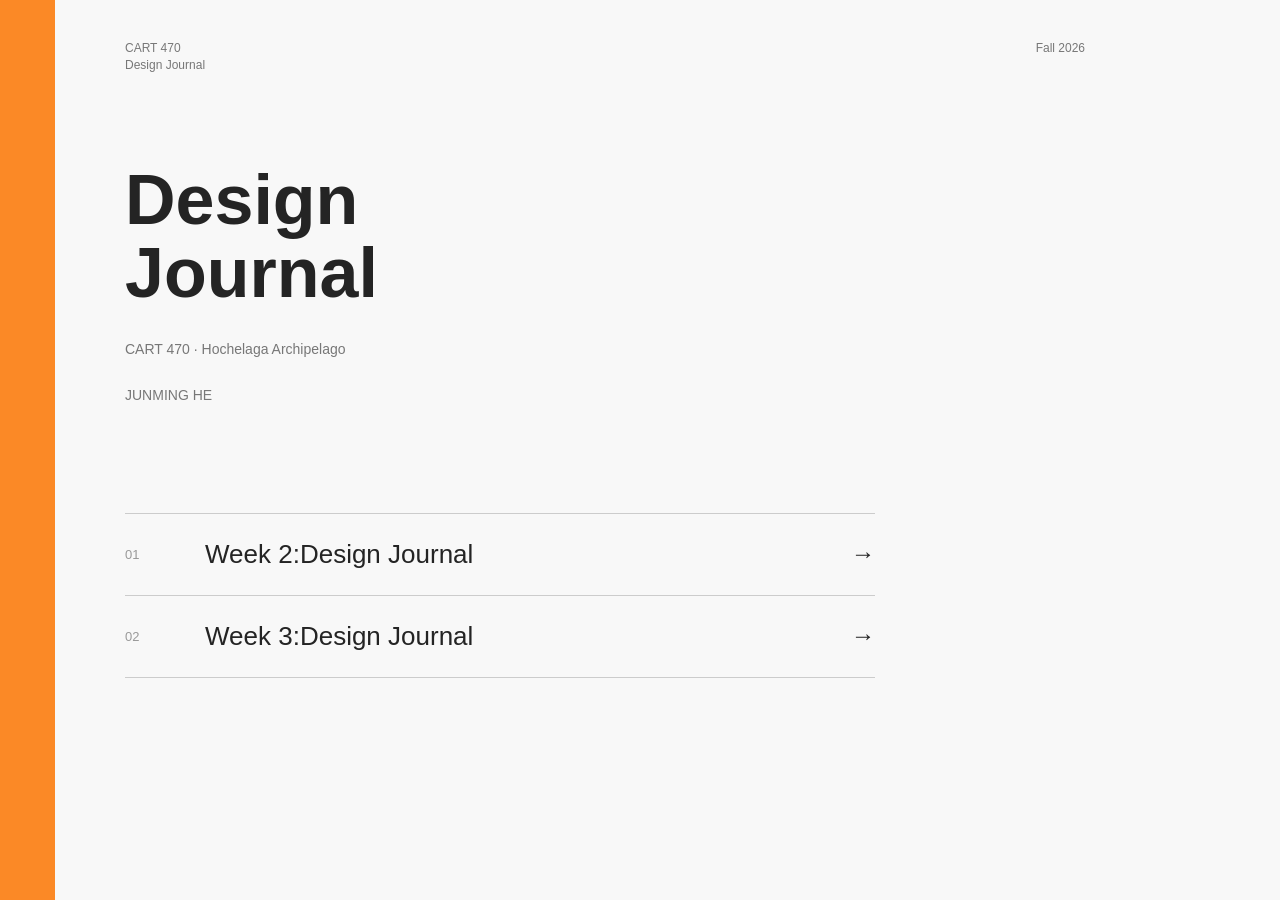
==== index.html @ 98754831 "Weekly update upload week 3 design journal" ====
<!DOCTYPE html>
<html lang="en">

<head>
    <meta charset="UTF-8">
    <meta name="viewport" content="width=device-width, initial-scale=1.0">

    <title>Design Journal</title>

    <link rel="stylesheet" href="css/style.css">
</head>

<body>

    <!-- 左边彩色竖条 -->
    <div class="color-bar"></div>


    <main class="home">

        <!-- 顶部信息 -->
        <header class="top-info">

            <a href="index.html" class="home-link">
                CART 470<br>
                Design Journal
            </a>

            <div>
                Fall 2026
            </div>

        </header>


        <!-- 首页标题 -->
        <section class="home-intro">

            <h1>
                Design<br>
                Journal
            </h1>

            <p>
                CART 470 · Hochelaga Archipelago
            </p>

            <p>
                JUNMING HE
            </p>

        </section>


        <!-- Journal 导航 -->
        <section class="journal-list">

            <a href="DesignJournals/Week2.html" class="journal-link">

                <span class="journal-number">01</span>

                <span class="journal-title">
                    Week 2:Design Journal
                </span>

                <span class="journal-arrow">
                    →
                </span>

            </a>

            <a href="DesignJournals/Week3.html" class="journal-link">

                <span class="journal-number">02</span>

                <span class="journal-title">
                    Week 3:Design Journal
                </span>

                <span class="journal-arrow">
                    →
                </span>

            </a>



        </section>


    </main>

</body>

</html>
---- css/style.css ----
* {
    box-sizing: border-box;
}

body {
    margin: 0;
    font-family: Arial, Helvetica, sans-serif;
    color: #242424;
    background: #f8f8f8;
}


/* 左侧彩色竖条 */

.color-bar {
    position: fixed;
    top: 0;
    left: 0;

    width: 55px;
    height: 100vh;

    background: #fb8926;
}


/* 整个 journal */

.journal {
    max-width: 1100px;

    margin-left: 55px;
    padding: 40px 70px 100px 70px;
}


/* 顶部小信息 */

.top-info {
    display: flex;
    justify-content: space-between;

    font-size: 12px;
    line-height: 1.4;

    color: #777;
}


/* 标题区域 */

.intro {
    margin-top: 70px;
}

.intro h1 {
    margin: 0;

    font-size: 58px;
    line-height: 1.15;

    font-weight: 700;

    max-width: 500px;
}


/* title 下方信息 */

.project-info {
    display: flex;
    gap: 80px;

    margin-top: 50px;
}

.project-info div {
    min-width: 120px;
}

.project-info span {
    font-size: 11px;
    color: #999;
}

.project-info p {
    margin-top: 8px;

    font-size: 14px;
    line-height: 1.4;

    font-weight: 600;
}


/* journal 正文 */

.journal-content {
    max-width: 760px;

    margin-top: 110px;
}

.journal-content h2 {
    margin-top: 45px;
    margin-bottom: 15px;

    font-size: 30px;
    font-weight: 400;
}

.journal-content p {
    font-size: 17px;
    line-height: 1.6;
    margin-top: 0;
    margin-bottom: 22px;
}


/* 图片区域 */

.image-section {
    margin-top: 60px;
}


/* 5张一行 */

.image-gallery {
    display: grid;
    grid-template-columns: repeat(5, 1fr);
    gap: 8px;

    margin-top: 20px;
}


/* 小图片 */

.image-gallery img {
    width: 100%;
    height: 130px;

    object-fit: cover;

    cursor: pointer;

    transition: opacity 0.2s ease;
}


/* 鼠标放上去稍微变暗 */

.image-gallery img:hover {
    opacity: 0.7;
}


/* 大图背景 */

.lightbox {
    display: none;

    position: fixed;
    top: 0;
    left: 0;

    width: 100%;
    height: 100%;

    background: rgba(0, 0, 0, 0.85);

    justify-content: center;
    align-items: center;

    z-index: 1000;
}


/* 大图 */

.lightbox-image {
    max-width: 85%;
    max-height: 85%;

    object-fit: contain;
}


/* 关闭按钮 */

.close {
    position: absolute;

    top: 25px;
    right: 40px;

    color: white;

    font-size: 40px;
    font-weight: 300;

    cursor: pointer;
}


/* =========================
   INDEX PAGE
   ========================= */


.home {
    max-width: 1100px;

    margin-left: 55px;
    padding: 40px 70px 100px 70px;
}


/* 首页大标题区域 */

.home-intro {
    margin-top: 90px;
}


.home-intro h1 {
    margin: 0;

    font-size: 70px;
    line-height: 1.05;

    font-weight: 700;
}


.home-intro p {
    margin-top: 30px;

    font-size: 14px;

    color: #777;
}


/* Journal 列表 */

.journal-list {
    max-width: 750px;

    margin-top: 110px;
}


/* 每一个 journal */

.journal-link {
    display: grid;

    grid-template-columns: 80px 1fr 40px;

    align-items: center;

    padding: 25px 0;

    border-top: 1px solid #cccccc;

    text-decoration: none;

    color: #242424;

    transition: padding 0.2s ease;
}


/* 最后一条下面也加线 */

.journal-link:last-child {
    border-bottom: 1px solid #cccccc;
}


/* journal 数字 */

.journal-number {
    font-size: 13px;

    color: #999;
}


/* journal 标题 */

.journal-title {
    font-size: 26px;
}


/* 右边箭头 */

.journal-arrow {
    font-size: 24px;

    text-align: right;
}


/* hover 效果 */

.journal-link:hover {
    padding-left: 12px;
}


.home-link {
    text-decoration: none;
    color: inherit;

    transition: opacity 0.2s ease;
}

.home-link:hover {
    opacity: 0.5;
}


/* 手机 */

@media (max-width: 700px) {

    .home {
        margin-left: 18px;

        padding: 30px 25px 80px 30px;
    }


    .home-intro {
        margin-top: 70px;
    }


    .home-intro h1 {
        font-size: 48px;
    }


    .journal-list {
        margin-top: 70px;
    }


    .journal-link {
        grid-template-columns: 50px 1fr 30px;

        padding: 20px 0;
    }


    .journal-title {
        font-size: 21px;
    }

}


/* 手机 */

@media (max-width: 700px) {

    .color-bar {
        width: 18px;
    }

    .journal {
        margin-left: 18px;
        padding: 30px 25px 80px 30px;
    }

    .intro {
        margin-top: 60px;
    }

    .intro h1 {
        font-size: 42px;
    }

    .project-info {
        flex-direction: column;
        gap: 20px;
    }

    .journal-content {
        margin-top: 70px;
    }

}
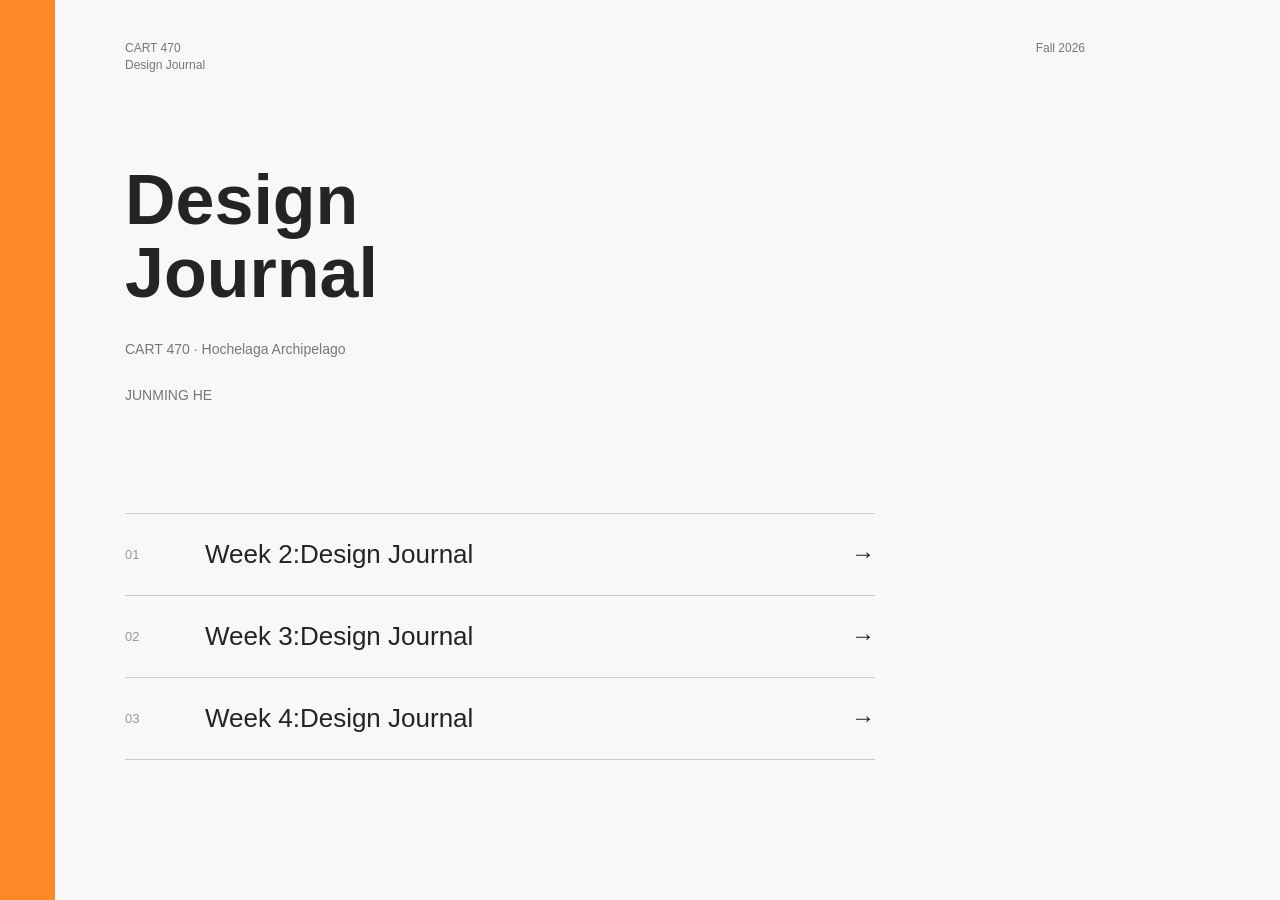
==== commit a12f590a: "update upload week 4 design journal" ====
--- a/index.html
+++ b/index.html
@@ -83,6 +83,20 @@
 
             </a>
 
+            <a href="DesignJournals/Week4.html" class="journal-link">
+
+                <span class="journal-number">03</span>
+
+                <span class="journal-title">
+                    Week 4:Design Journal
+                </span>
+
+                <span class="journal-arrow">
+                    →
+                </span>
+
+            </a>
+
 
 
         </section>
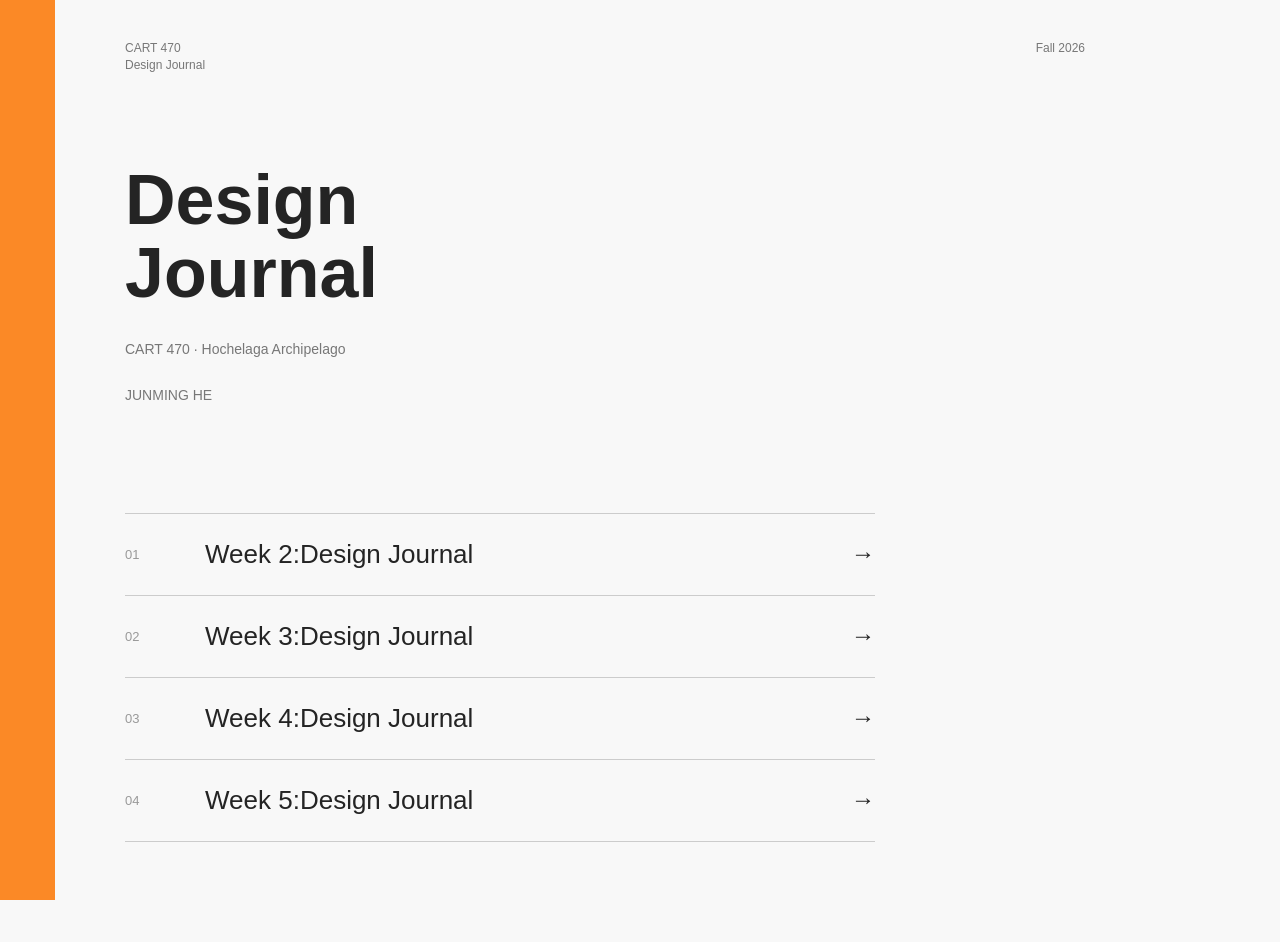
==== commit 61972414: "update upload week 5 design journal" ====
--- a/index.html
+++ b/index.html
@@ -97,6 +97,20 @@
 
             </a>
 
+            <a href="DesignJournals/Week5.html" class="journal-link">
+
+                <span class="journal-number">04</span>
+
+                <span class="journal-title">
+                    Week 5:Design Journal
+                </span>
+
+                <span class="journal-arrow">
+                    →
+                </span>
+
+            </a>
+
 
 
         </section>
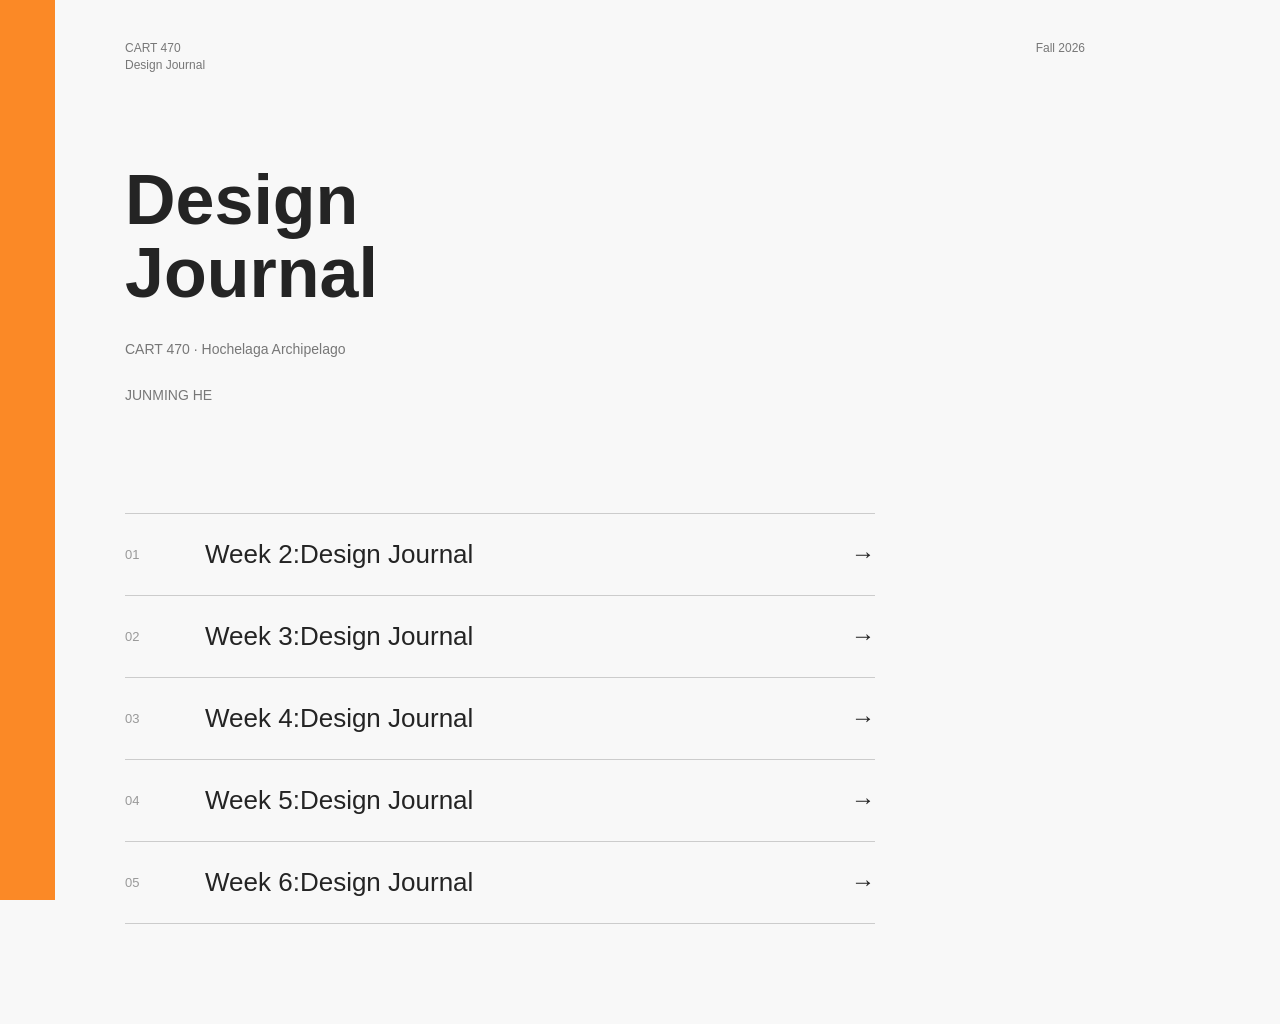
==== commit 100aabb4: "update upload week6 design journal" ====
--- a/index.html
+++ b/index.html
@@ -111,6 +111,20 @@
 
             </a>
 
+            <a href="DesignJournals/Week6.html" class="journal-link">
+
+                <span class="journal-number">05</span>
+
+                <span class="journal-title">
+                    Week 6:Design Journal
+                </span>
+
+                <span class="journal-arrow">
+                    →
+                </span>
+
+            </a>
+
 
 
         </section>
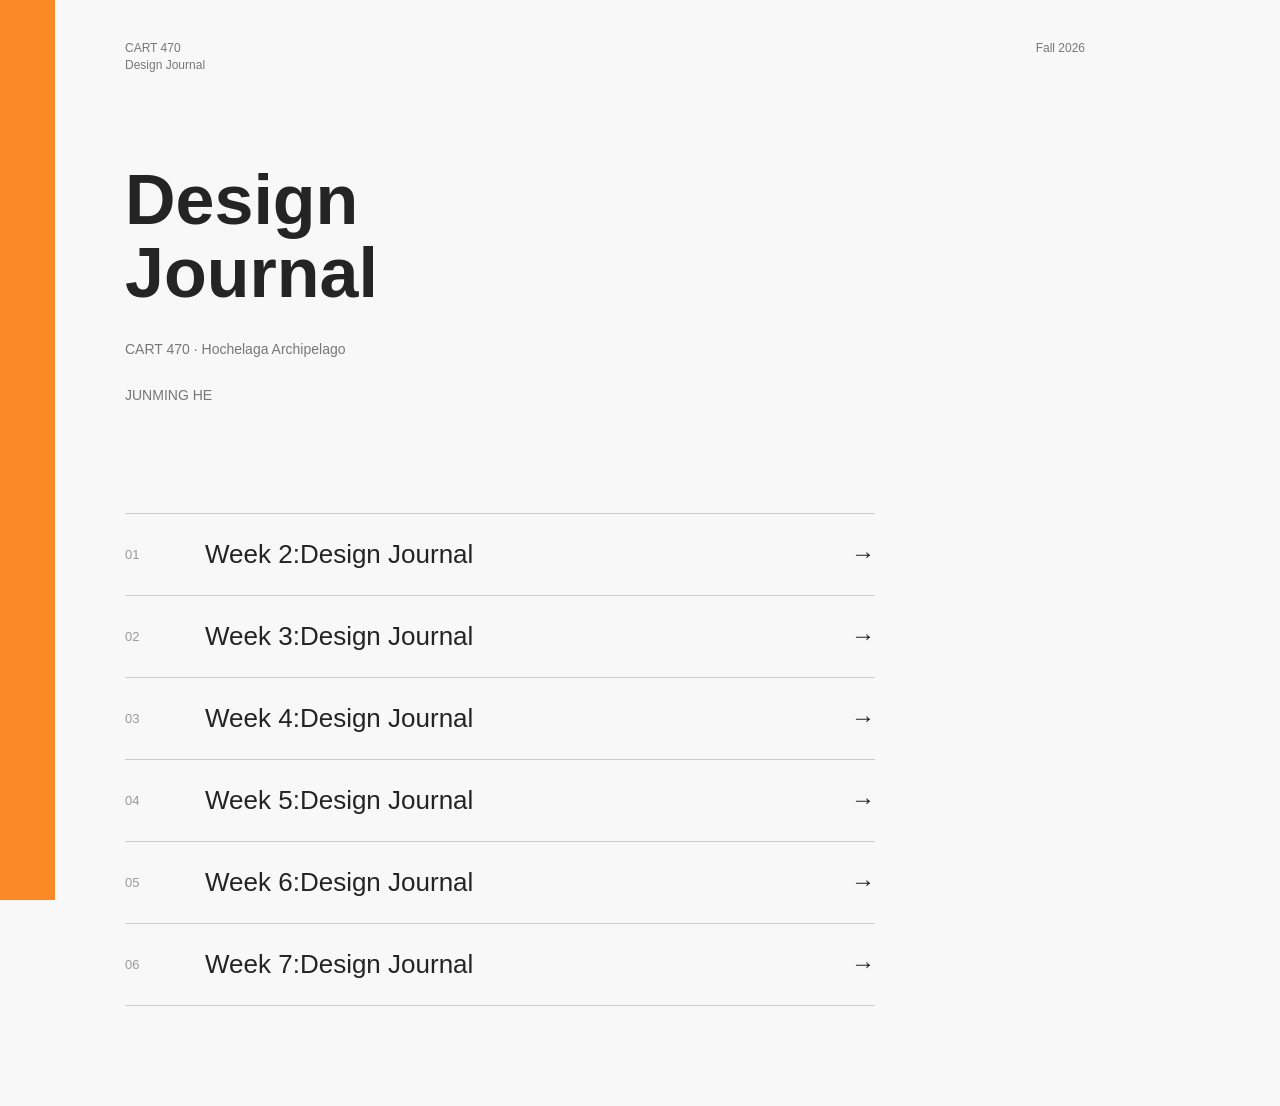
==== commit 62c08735: "Update index.html" ====
--- a/index.html
+++ b/index.html
@@ -125,6 +125,20 @@
 
             </a>
 
+            <a href="DesignJournals/Week7.html" class="journal-link">
+
+                <span class="journal-number">06</span>
+
+                <span class="journal-title">
+                    Week 7:Design Journal
+                </span>
+
+                <span class="journal-arrow">
+                    →
+                </span>
+
+            </a>
+
 
 
         </section>
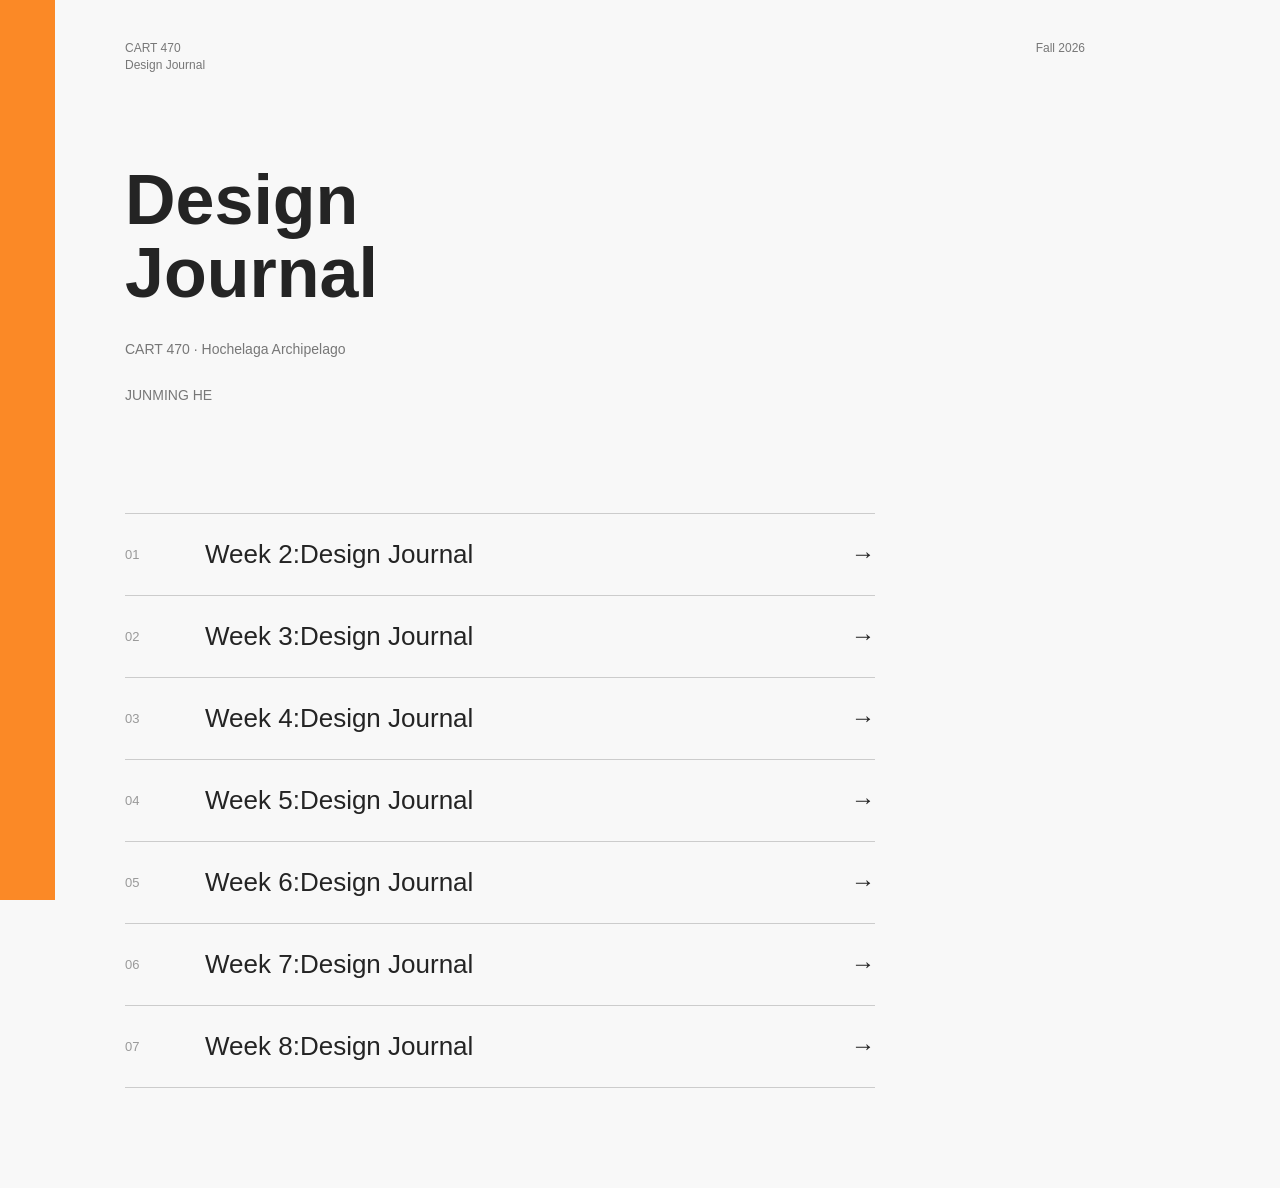
==== commit a2726166: "upload week8 design journal" ====
--- a/index.html
+++ b/index.html
@@ -139,6 +139,20 @@
 
             </a>
 
+            <a href="DesignJournals/Week8.html" class="journal-link">
+
+                <span class="journal-number">07</span>
+
+                <span class="journal-title">
+                    Week 8:Design Journal
+                </span>
+
+                <span class="journal-arrow">
+                    →
+                </span>
+
+            </a>
+
 
 
         </section>
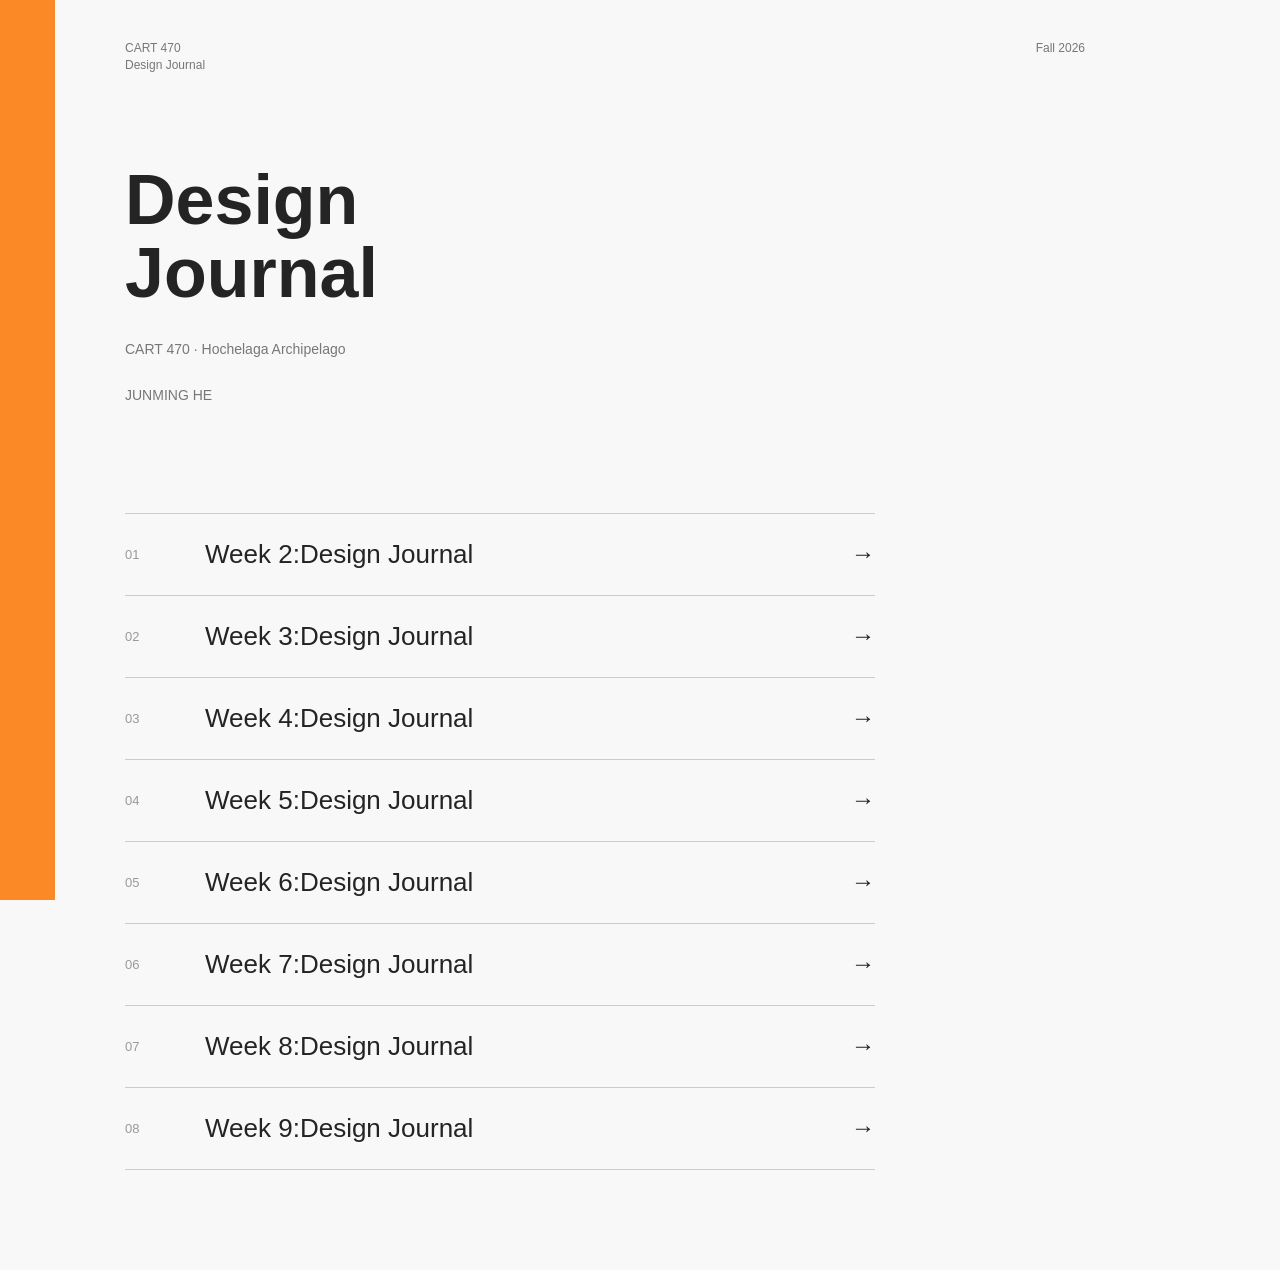
==== commit 3f95dd98: "upload week9 design journal" ====
--- a/index.html
+++ b/index.html
@@ -153,6 +153,20 @@
 
             </a>
 
+            <a href="DesignJournals/Week9.html" class="journal-link">
+
+                <span class="journal-number">08</span>
+
+                <span class="journal-title">
+                    Week 9:Design Journal
+                </span>
+
+                <span class="journal-arrow">
+                    →
+                </span>
+
+            </a>
+
 
 
         </section>
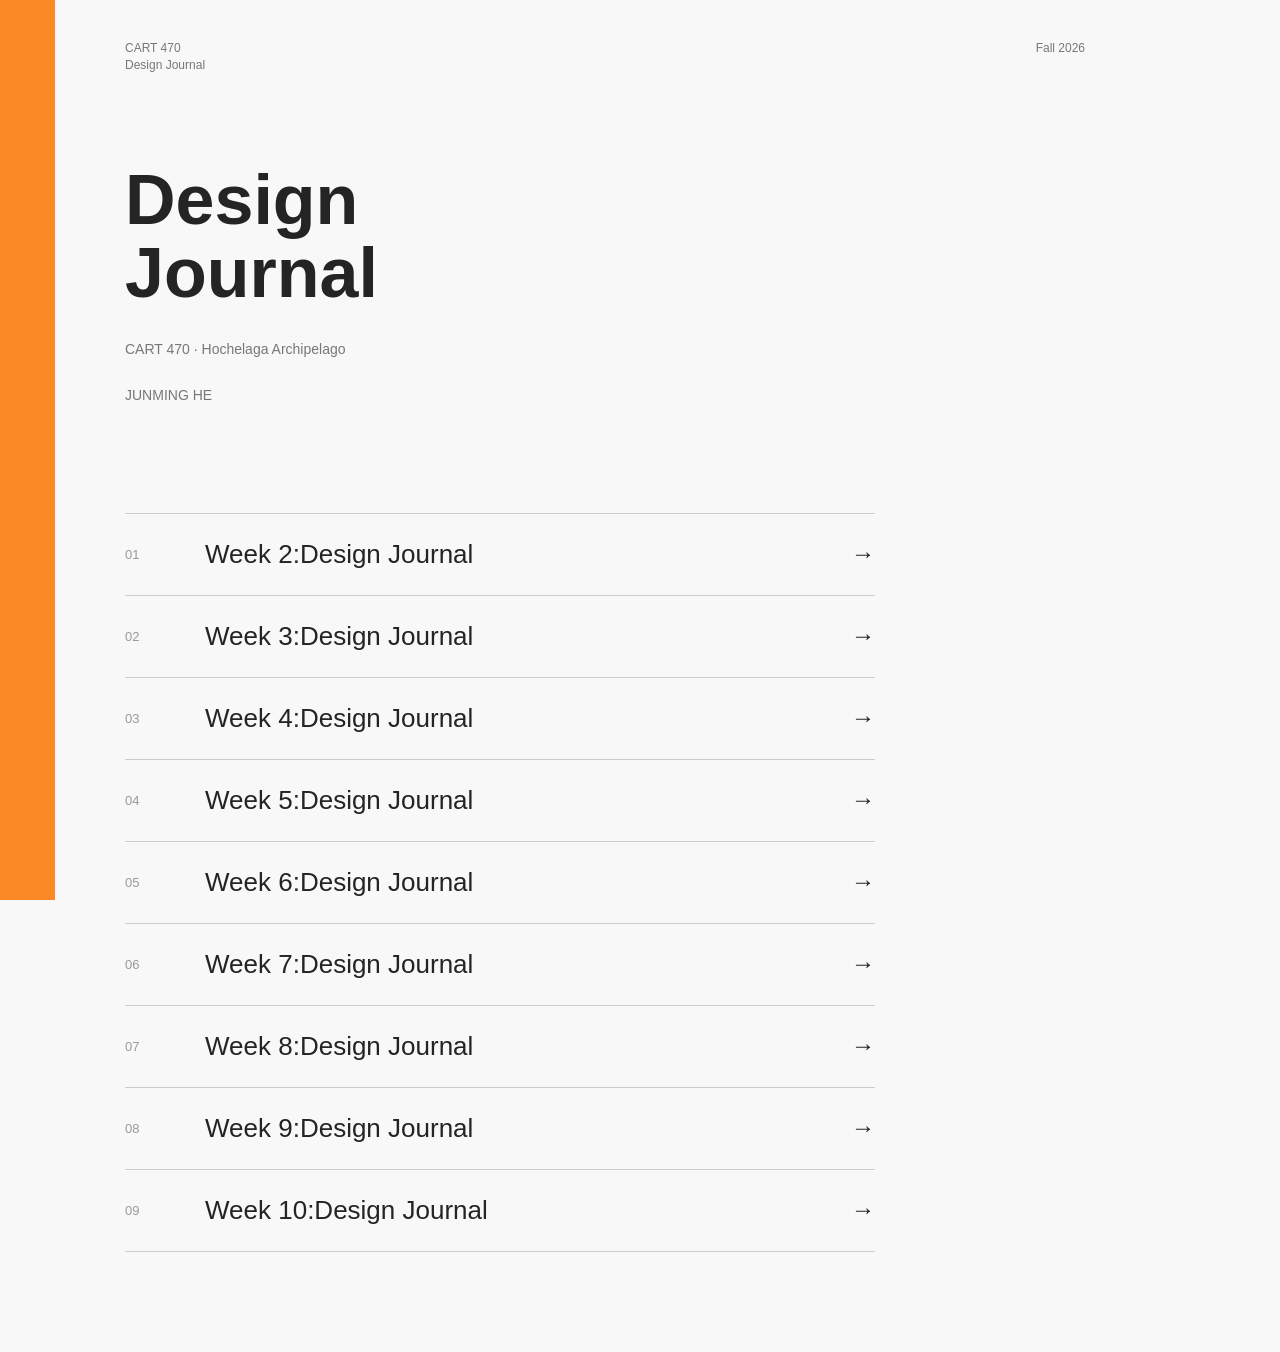
==== commit 62662c6d: "Upload week10 design journal" ====
--- a/index.html
+++ b/index.html
@@ -167,6 +167,20 @@
 
             </a>
 
+            <a href="DesignJournals/Week10.html" class="journal-link">
+
+                <span class="journal-number">09</span>
+
+                <span class="journal-title">
+                    Week 10:Design Journal
+                </span>
+
+                <span class="journal-arrow">
+                    →
+                </span>
+
+            </a>
+
 
 
         </section>
